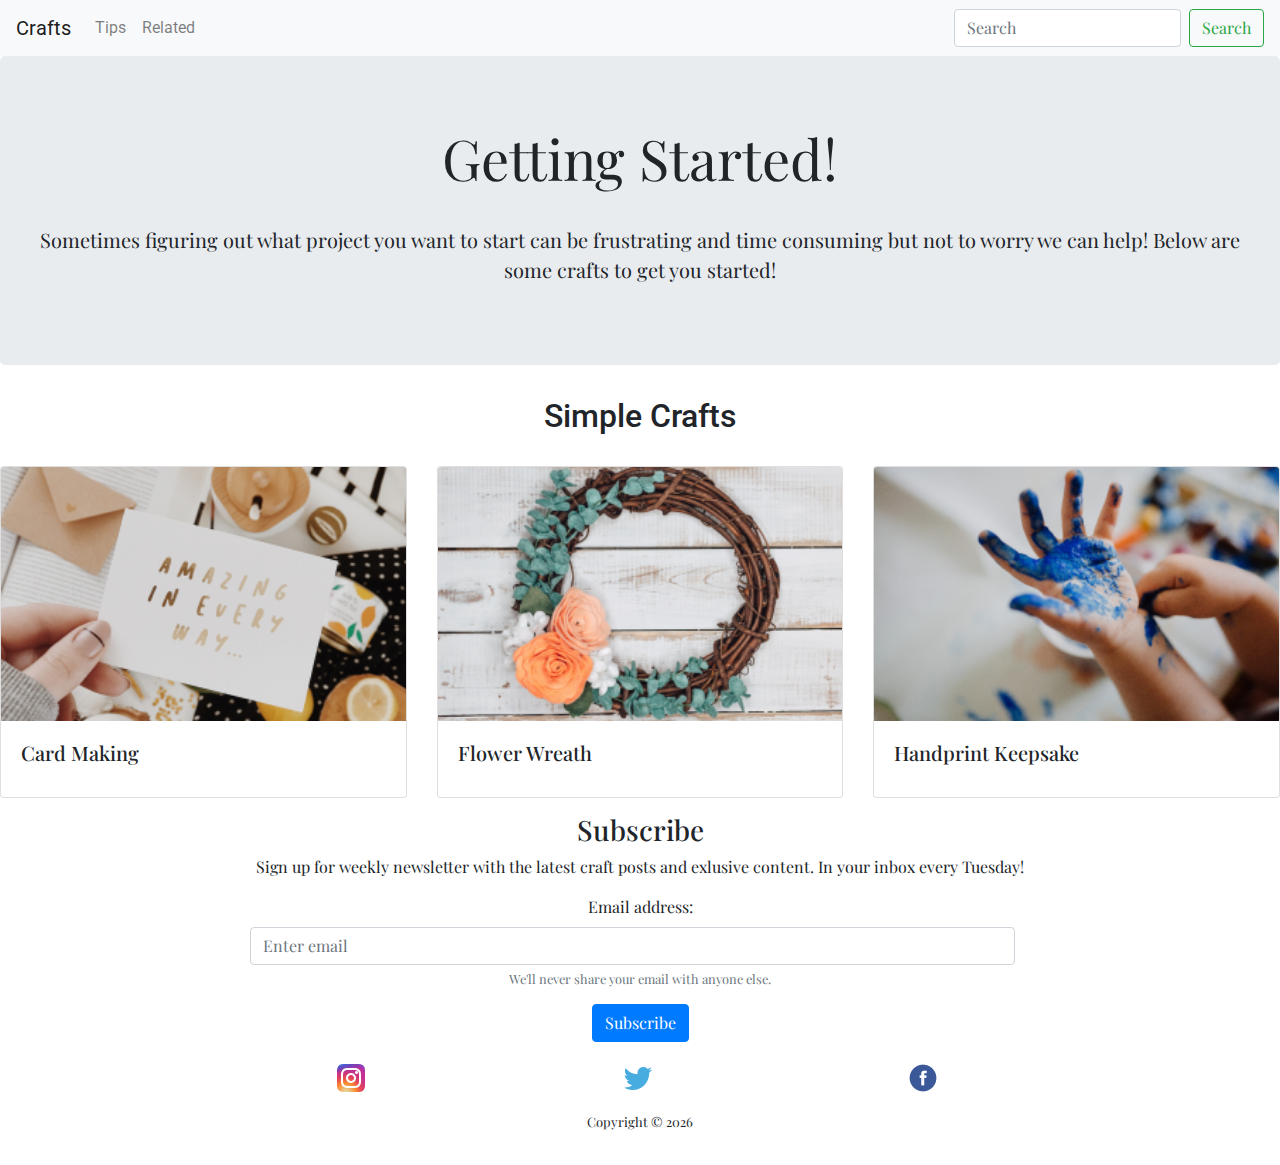
==== index.html @ 45525b12 "Card decks added" ====
<!DOCTYPE html>
<html>
    <head>
        <meta charset="utf-8">
        <meta http-equiv="X-UA-Compatible" content="IE=edge">
        <title></title>
        <meta name="description" content="">
        <meta name="viewport" content="width=device-width, initial-scale=1">
        <link rel="stylesheet" href="https://maxcdn.bootstrapcdn.com/bootstrap/4.0.0/css/bootstrap.min.css" integrity="sha384-Gn5384xqQ1aoWXA+058RXPxPg6fy4IWvTNh0E263XmFcJlSAwiGgFAW/dAiS6JXm" crossorigin="anonymous">
        <link rel="stylesheet" href="styles.css">
    </head>
    <body>
       <header>
        <nav class="navbar navbar-expand-lg navbar-light bg-light">
            <a class="navbar-brand" href="#">Crafts</a>
            <button class="navbar-toggler" type="button" data-toggle="collapse" data-target="#navbarSupportedContent" aria-controls="navbarSupportedContent" aria-expanded="false" aria-label="Toggle navigation">
              <span class="navbar-toggler-icon"></span>
            </button>
          
            <div class="collapse navbar-collapse" id="navbarSupportedContent">
              <ul class="navbar-nav mr-auto">
                <li class="nav-item">
                  <a class="nav-link" href="tips.html">Tips</a>
                </li>
                <li class="nav-item">
                  <a class="nav-link" href="related.html">Related</a>
                </li>
                </li>
              </ul>
              <form class="form-inline my-2 my-lg-0">
                <input class="form-control mr-sm-2" type="search" placeholder="Search" aria-label="Search">
                <button class="btn btn-outline-success my-2 my-sm-0" type="submit">Search</button>
              </form>
            </div>
          </nav>
       </header>
       <section>
        <div class="jumbotron">
            <h1 class="display-4">Getting Started!</h1>
            <p class="lead">Sometimes figuring out what project you want to start can be frustrating and time consuming but not to worry we can help! Below are some crafts to get you started!</p>
          </div>
<h2>Simple Crafts</h2>
<div class="container1"> 
<div class="card-deck">
    <div class="card">
      <img class="card-img-top" src="Images\Card.jpg" alt="Card image cap">
      <div class="card-body">
        <h5 class="card-title">Card Making</h5>
      </div>
    </div>
    <div class="card">
      <img class="card-img-top" src="Images/Wreath.jpg" alt="Card image cap">
      <div class="card-body">
        <h5 class="card-title">Flower Wreath</h5>
      </div>
    </div>
    <div class="card">
      <img class="card-img-top" src="Images/Kids Crafting.jpg" alt="Card image cap">
      <div class="card-body">
        <h5 class="card-title">Handprint Keepsake</h5>
      </div>
    </div>
  </div>
</div>

       </section>
       <footer>
        <h3>Subscribe</h3>
        <p>Sign up for weekly newsletter with the latest craft posts and exlusive content. In your inbox every Tuesday!</p>
        
        <form>
            <div class="form-group">
              <label for="exampleInputEmail1">Email address:</label>
              <input type="email" class="form-control" id="exampleInputEmail1" aria-describedby="emailHelp" placeholder="Enter email">
              <small id="emailHelp" class="form-text text-muted">We'll never share your email with anyone else.</small>
            </div>
            <button type="submit" class="btn btn-primary">Subscribe</button>
          </form>

        <div class="container">
<ul class="socials">
<li>
    <img src="Images/instagram.png"></img>
</li>
<li>
    <img src="Images/twitter.png"></img>
</li>
<li>
    <img src="Images/Facebook (1).png"></img>
</li>
</ul>
        </div>
<p1>Copyright &copy; <script>document.write(new Date().getFullYear());</script></p>
       </footer>
    </body>
</html>
---- styles.css ----
@import url('https://fonts.googleapis.com/css2?family=Montserrat&family=Open+Sans&family=Playfair+Display:wght@500&family=Roboto:ital,wght@0,100;1,100&display=swap');



.jumbotron {
    background-image: url("https://images.unsplash.com/photo-1519751138087-5bf79df62d5b?ixlib=rb-1.2.1&ixid=MnwxMjA3fDB8MHxzZWFyY2h8Mnx8YmFja2dyb3VuZCUyMGRvdHxlbnwwfHwwfHw%3D&auto=format&fit=crop&w=600&q=60");
    background-size: cover;
  }
h1{
    text-align: center;
    padding: 4px;
    margin-bottom: 30px;
    font-family: "Playfair Display", sans-serif;
}

h2{
    text-align: center;
    margin-bottom: 30px;
}

.card{
    font-family: "Playfair Display", sans-serif;
    padding: 0;
}
.card card-img-top {
    display: inline;
}

h3{
    font-family: "Playfair Display", sans-serif;
    justify-content: center;
}

p{
    font-family: "Playfair Display", sans-serif;
    text-align: center;
}
#exampleInputEmail1{
    max-width: 765px;
    margin-left: 250px;
    margin-right: 250px;
    justify-content: center;
}
.socials{
    list-style-type: none;
    padding: 0;
}
.socials li{
    display: inline;
    justify-content: center;
    margin-left: 250px;
    margin-top: 0%;
    margin-bottom: 0%;
}

label{
    font-family: "Playfair Display", sans-serif;
}
.btn{
    font-family: "Playfair Display", sans-serif;
    justify-content: center;
}
form{
    font-family: "Playfair Display", sans-serif;
}
.content {
    width: 500px;
    margin: 0 auto;
    }
.container{
    list-style: none;
    list-style-type: none;
    margin-top: 20px;
    display: flex;
    flex-direction: row;
}    
    
    footer {
        padding: 15px 0;
        text-align: center;
    }
    
    .footer_links {
        list-style: none;
    }
    
    .footer_links {
        margin: 0%;
        padding: 0%;
        font: 18px;
        line-height: 1.6;
        margin-bottom: 0%;
        text-align: center;
    }   
    
    .footer_links a {
    text-decoration: none;
    opacity: 0.8;
    display: inline-block;
    padding: 0 15px;
    }
    
    .footer_links a:hover {
    opacity: 1;
    }

    p1 {
        text-align: center;
        margin-top: 15px;
        font-size: 13px;
        font-family: "Playfair Display", sans-serif;
    }

    @media only screen and (max-width:600){
        .container{
            flex-direction: column;
            width: max-content;
            margin: 0px 5%;
            display: grid;
            grid-template-rows: 300px 300px 300px;
            grid-template-columns: 1fr 1fr 1fr;
            grid-template-areas: "card";
        }
    }
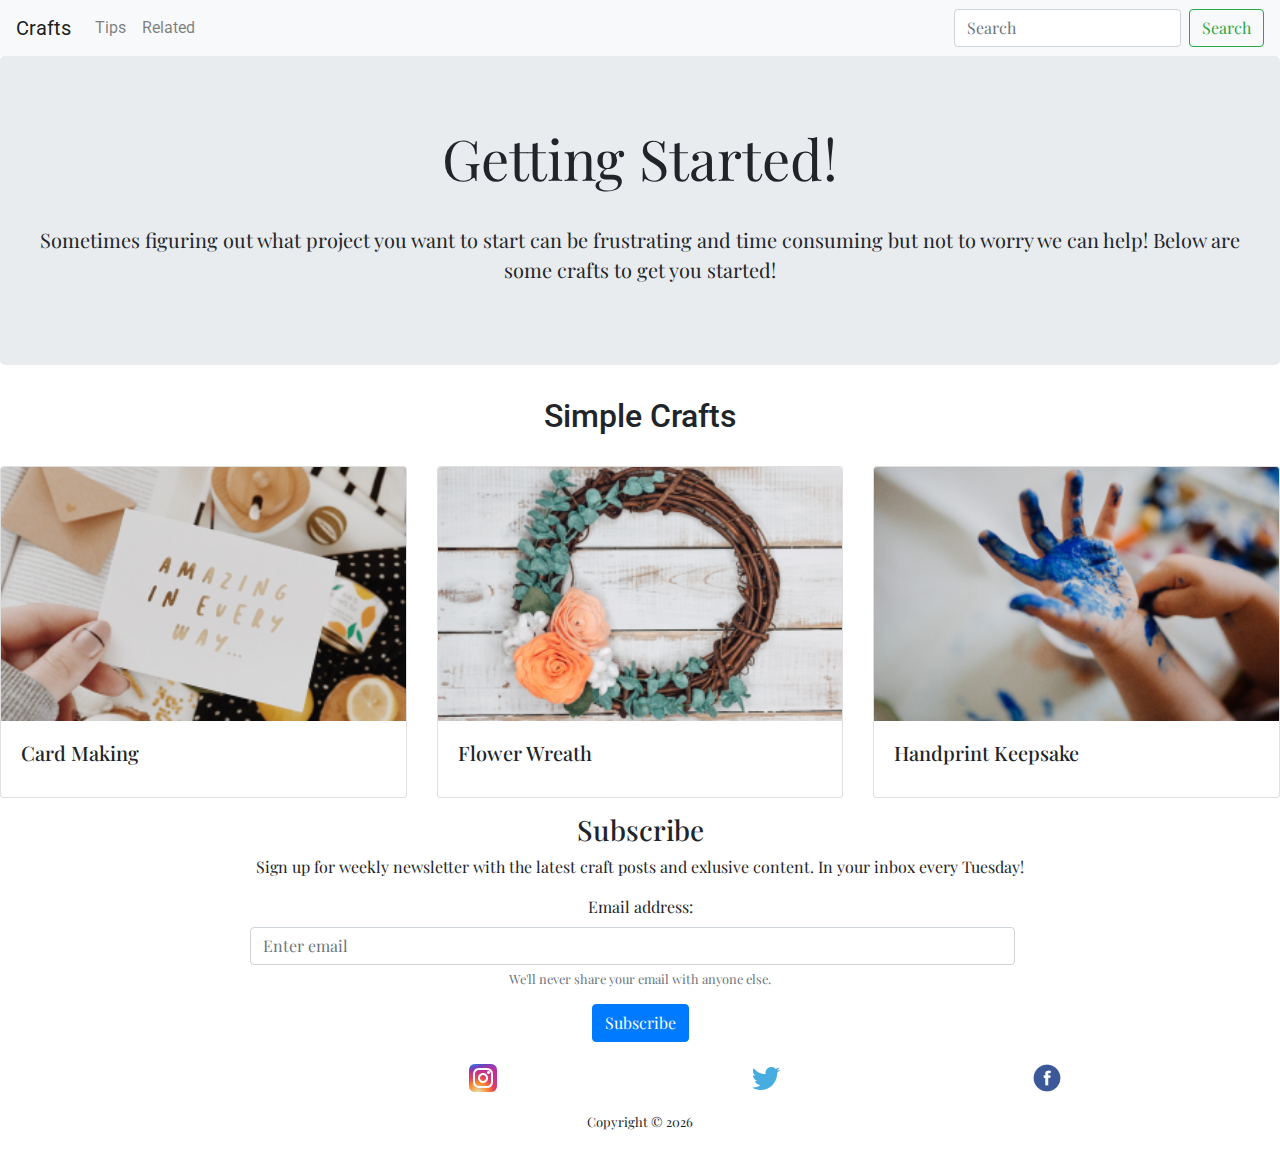
==== commit 9a4ed435: "Socials clickable" ====
--- a/index.html
+++ b/index.html
@@ -69,7 +69,7 @@
         <p>Sign up for weekly newsletter with the latest craft posts and exlusive content. In your inbox every Tuesday!</p>
         
         <form>
-            <div class="form-group">
+            <div class="form-group" >
               <label for="exampleInputEmail1">Email address:</label>
               <input type="email" class="form-control" id="exampleInputEmail1" aria-describedby="emailHelp" placeholder="Enter email">
               <small id="emailHelp" class="form-text text-muted">We'll never share your email with anyone else.</small>
@@ -80,13 +80,19 @@
         <div class="container">
 <ul class="socials">
 <li>
-    <img src="Images/instagram.png"></img>
+    <a href="https://www.instagram.com/">
+  <img src="Images/instagram.png" alt="insta"></img>
+</a>
 </li>
 <li>
-    <img src="Images/twitter.png"></img>
+  <a href="https://twitter.com/">
+    <img src="Images/twitter.png" alt="twitter"></img>
+  </a>
 </li>
 <li>
-    <img src="Images/Facebook (1).png"></img>
+    <a href="https://www.facebook.com/">
+  <img src="Images/Facebook (1).png" alt="facebook"></img>
+</a>
 </li>
 </ul>
         </div>
--- a/styles.css
+++ b/styles.css
@@ -73,8 +73,27 @@
     margin-top: 20px;
     display: flex;
     flex-direction: row;
+    justify-content: center;
 }    
-    
+    img{
+        display: flex;
+        justify-content: center;
+    }
+
+    .socials{
+        display: flex;
+        justify-content: center;
+    }
+    img insta{
+        align-items: left;
+    }
+    img facebook{
+        align-items: right;
+    }
+    img twitter{
+        align-items: center;
+    }
+
     footer {
         padding: 15px 0;
         text-align: center;
